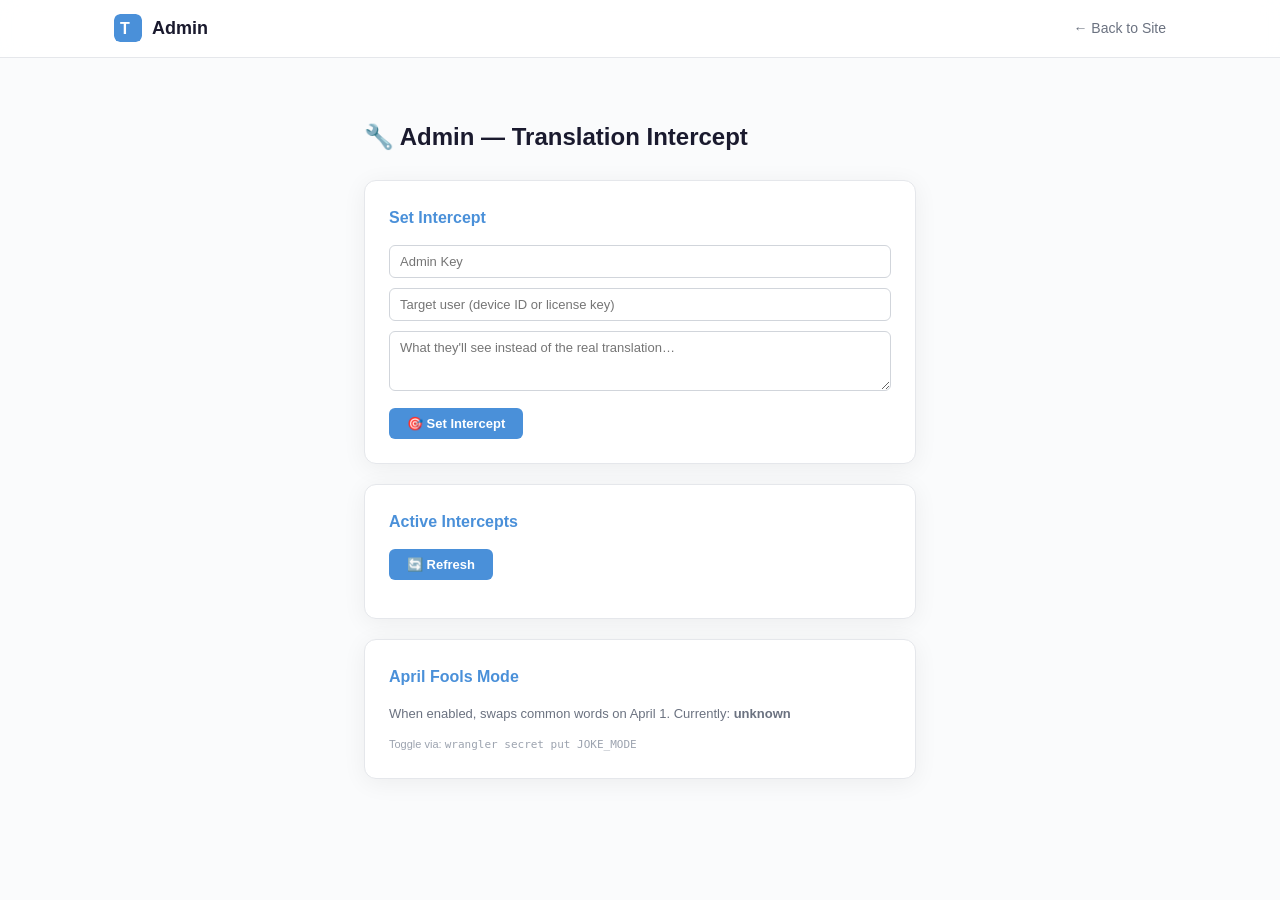
==== admin.html @ 4ac51b8d "Add admin page for intercept management Co-authored-by: Qwen-Coder <qwen-coder@alibabacloud.com>" ====
<!DOCTYPE html>
<html lang="en">
<head>
  <meta charset="UTF-8">
  <meta name="viewport" content="width=device-width, initial-scale=1.0">
  <title>Admin — Translator</title>
  <link rel="stylesheet" href="style.css">
  <style>
    .admin-container { max-width: 600px; margin: 60px auto; padding: 0 24px; }
    .admin-container h1 { font-size: 24px; font-weight: 800; margin-bottom: 24px; }
    .admin-section { background: var(--surface); border: 1px solid var(--border); border-radius: var(--radius); padding: 24px; margin-bottom: 20px; box-shadow: var(--shadow); }
    .admin-section h2 { font-size: 16px; font-weight: 700; margin-bottom: 14px; color: var(--primary); }
    .admin-section input, .admin-section textarea { width: 100%; padding: 8px 10px; border: 1px solid #d1d5db; border-radius: 6px; font-size: 13px; font-family: inherit; margin-bottom: 10px; box-sizing: border-box; }
    .admin-section textarea { resize: vertical; min-height: 60px; }
    .admin-section button { padding: 8px 18px; background: var(--primary); color: #fff; border: none; border-radius: 6px; font-size: 13px; font-weight: 600; cursor: pointer; }
    .admin-section button:hover { background: var(--primary-dark); }
    .admin-section button.danger { background: #e74c3c; }
    .admin-section button.danger:hover { background: #c0392b; }
    .admin-msg { font-size: 13px; margin-top: 8px; padding: 8px; border-radius: 6px; }
    .admin-msg.ok { background: #d1fae5; color: #065f46; }
    .admin-msg.err { background: #fee2e2; color: #991b1b; }
    .intercept-list { margin-top: 14px; }
    .intercept-item { background: #fef3c7; border: 1px solid #f59e0b; border-radius: 6px; padding: 10px; margin-bottom: 8px; display: flex; justify-content: space-between; align-items: center; }
    .intercept-item .user { font-size: 12px; font-weight: 700; color: #92400e; }
    .intercept-item .result { font-size: 12px; color: #78350f; font-style: italic; }
    .intercept-item .time { font-size: 10px; color: #a16207; }
    .intercept-item button { padding: 2px 10px; font-size: 11px; }
  </style>
</head>
<body>
  <nav>
    <div class="nav-inner">
      <div class="logo">
        <svg width="28" height="28" viewBox="0 0 28 28" fill="none"><rect width="28" height="28" rx="6" fill="#4a90d9"/><text x="6" y="20" font-size="16" font-weight="bold" fill="white" font-family="sans-serif">T</text></svg>
        <span>Admin</span>
      </div>
      <div class="nav-links"><a href="https://Cr1tacl.github.io">← Back to Site</a></div>
    </div>
  </nav>

  <div class="admin-container">
    <h1>🔧 Admin — Translation Intercept</h1>

    <div class="admin-section">
      <h2>Set Intercept</h2>
      <input id="adminKey" type="password" placeholder="Admin Key" />
      <input id="targetUser" type="text" placeholder="Target user (device ID or license key)" />
      <textarea id="fakeResult" placeholder="What they'll see instead of the real translation…"></textarea>
      <button id="btnSet" onclick="setIntercept()">🎯 Set Intercept</button>
      <div id="setMsg"></div>
    </div>

    <div class="admin-section">
      <h2>Active Intercepts</h2>
      <button onclick="listIntercepts()">🔄 Refresh</button>
      <div id="interceptsList" class="intercept-list"></div>
    </div>

    <div class="admin-section">
      <h2>April Fools Mode</h2>
      <p style="font-size:13px;color:var(--muted);margin-bottom:12px;">When enabled, swaps common words on April 1. Currently: <strong id="jokeStatus">unknown</strong></p>
      <p style="font-size:11px;color:#9ca3af;">Toggle via: <code>wrangler secret put JOKE_MODE</code></p>
    </div>
  </div>

  <script>
    const WORKER = "https://translator-api.allredtheproxd.workers.dev";

    async function setIntercept() {
      const adminKey = document.getElementById("adminKey").value.trim();
      const targetUser = document.getElementById("targetUser").value.trim();
      const fakeResult = document.getElementById("fakeResult").value.trim();
      const msg = document.getElementById("setMsg");

      if (!adminKey || !targetUser || !fakeResult) { msg.className = "admin-msg err"; msg.textContent = "Fill all fields."; return; }

      try {
        const res = await fetch(WORKER + "/admin/intercept", {
          method: "POST",
          headers: { "Content-Type": "application/json", "X-Admin-Key": adminKey },
          body: JSON.stringify({ targetUser, fakeResult }),
        });
        const data = await res.json();
        if (!res.ok) throw new Error(data.error || "Failed");
        msg.className = "admin-msg ok";
        msg.textContent = data.message;
        document.getElementById("targetUser").value = "";
        document.getElementById("fakeResult").value = "";
        listIntercepts();
      } catch(e) {
        msg.className = "admin-msg err";
        msg.textContent = "Error: " + e.message;
      }
    }

    async function listIntercepts() {
      const adminKey = document.getElementById("adminKey").value.trim();
      const list = document.getElementById("interceptsList");
      if (!adminKey) { list.innerHTML = '<div class="admin-msg err">Enter your admin key first.</div>'; return; }

      try {
        const res = await fetch(WORKER + "/admin/intercepts", { headers: { "X-Admin-Key": adminKey } });
        const data = await res.json();
        if (!data.intercepts?.length) { list.innerHTML = '<div class="admin-msg ok">No active intercepts.</div>'; return; }
        list.innerHTML = data.intercepts.map(i => {
          const time = new Date(i.created_at).toLocaleString();
          return `<div class="intercept-item">
            <div>
              <div class="user">👤 ${esc(i.user_id)}</div>
              <div class="result">"${esc(i.fake_result)}"</div>
              <div class="time">${time}</div>
            </div>
            <button class="danger" onclick="clearIntercept('${esc(i.user_id)}')">Clear</button>
          </div>`;
        }).join("");
      } catch(e) {
        list.innerHTML = `<div class="admin-msg err">Failed: ${esc(e.message)}</div>`;
      }
    }

    async function clearIntercept(userId) {
      const adminKey = document.getElementById("adminKey").value.trim();
      try {
        const res = await fetch(WORKER + "/admin/intercept", {
          method: "DELETE",
          headers: { "Content-Type": "application/json", "X-Admin-Key": adminKey },
          body: JSON.stringify({ targetUser: userId }),
        });
        const data = await res.json();
        if (!res.ok) throw new Error(data.error);
        listIntercepts();
      } catch(e) { alert("Failed: " + e.message); }
    }

    function esc(s) { const d = document.createElement("div"); d.textContent = s; return d.innerHTML; }
  </script>
</body>
</html>
---- style.css ----
/* ── Reset ── */
*, *::before, *::after { margin:0; padding:0; box-sizing:border-box; }

:root {
  --bg:      #fafbfc;
  --surface: #ffffff;
  --text:    #1a1a2e;
  --muted:   #6b7280;
  --primary: #4a90d9;
  --primary-dark: #357abd;
  --accent:  #8e44ad;
  --border:  #e5e7eb;
  --radius:  12px;
  --shadow:  0 4px 24px rgba(0,0,0,0.06);
}

html { scroll-behavior: smooth; }

body {
  font-family: -apple-system, BlinkMacSystemFont, "Segoe UI", Roboto, "Helvetica Neue", Arial, sans-serif;
  background: var(--bg);
  color: var(--text);
  line-height: 1.6;
  -webkit-font-smoothing: antialiased;
}

a { color: var(--primary); text-decoration: none; }
a:hover { text-decoration: underline; }
img, svg { display: block; max-width: 100%; }

/* ── Nav ── */
nav {
  position: sticky; top:0; z-index:100;
  background: rgba(255,255,255,0.85);
  backdrop-filter: blur(12px);
  border-bottom: 1px solid var(--border);
}
.nav-inner {
  max-width: 1100px; margin: 0 auto;
  display: flex; justify-content: space-between; align-items: center;
  padding: 14px 24px;
}
.logo { display:flex; align-items:center; gap:10px; font-weight:700; font-size:18px; color:var(--text); }
.logo svg { border-radius:6px; }
.nav-links { display:flex; gap:28px; }
.nav-links a { font-size:14px; font-weight:500; color:var(--muted); transition:color .2s; }
.nav-links a:hover { color:var(--primary); text-decoration:none; }

/* ── Hero ── */
.hero {
  max-width: 800px; margin: 0 auto;
  text-align: center;
  padding: 100px 24px 60px;
}
.badge {
  display:inline-block;
  background: #fef3c7; color:#92400e;
  font-size:13px; font-weight:600;
  padding: 5px 14px; border-radius:20px;
  margin-bottom: 24px;
}
.hero h1 {
  font-size: clamp(2.2rem, 5vw, 3.4rem);
  font-weight: 800; line-height: 1.15;
  margin-bottom: 16px;
}
.hero h1 em {
  font-style: normal;
  background: linear-gradient(135deg, var(--primary), var(--accent));
  -webkit-background-clip: text; -webkit-text-fill-color: transparent;
  background-clip: text;
}
.hero > p { font-size: 18px; color: var(--muted); max-width: 560px; margin: 0 auto 32px; }

.hero-buttons { display:flex; gap:14px; justify-content:center; flex-wrap:wrap; }

/* ── Buttons ── */
.btn {
  display:inline-flex; align-items:center; gap:6px;
  padding: 12px 24px; border-radius: 8px;
  font-size: 15px; font-weight: 600;
  transition: background .2s, transform .15s;
}
.btn:hover { transform: translateY(-1px); text-decoration:none; }
.btn-primary   { background:var(--primary); color:#fff; }
.btn-primary:hover { background:var(--primary-dark); }
.btn-secondary { background:var(--surface); color:var(--text); border:1px solid var(--border); }
.btn-secondary:hover { border-color:var(--primary); color:var(--primary); }
.btn-large { padding:16px 32px; font-size:17px; }

/* ── Stats ── */
.stats {
  display:grid; grid-template-columns: repeat(auto-fit, minmax(160px, 1fr));
  gap: 24px; max-width: 800px; margin: 0 auto;
  padding: 0 24px 80px;
}
.stat {
  text-align:center; background:var(--surface);
  border:1px solid var(--border); border-radius:var(--radius);
  padding: 24px 16px; box-shadow: var(--shadow);
}
.stat-num {
  display:block; font-size:28px; font-weight:800;
  background: linear-gradient(135deg, var(--primary), var(--accent));
  -webkit-background-clip:text; -webkit-text-fill-color:transparent; background-clip:text;
}
.stat-label { display:block; font-size:13px; color:var(--muted); margin-top:4px; }

/* ── Features ── */
.features { padding: 60px 24px 80px; }
.features > h2 { text-align:center; font-size:28px; font-weight:700; margin-bottom:48px; }
.feature-grid {
  display:grid; grid-template-columns: repeat(auto-fit, minmax(280px, 1fr));
  gap: 24px; max-width: 1100px; margin: 0 auto;
}
.feature-card {
  background: var(--surface);
  border: 1px solid var(--border);
  border-radius: var(--radius);
  padding: 32px 24px;
  box-shadow: var(--shadow);
  transition: transform .2s, box-shadow .2s;
}
.feature-card:hover { transform: translateY(-4px); box-shadow: 0 8px 32px rgba(0,0,0,0.1); }
.feature-icon { font-size:36px; margin-bottom:14px; }
.feature-card h3 { font-size:17px; font-weight:700; margin-bottom:8px; }
.feature-card p  { font-size:14px; color:var(--muted); line-height:1.55; }

/* ── Preview ── */
.preview { padding: 0 24px 80px; }
.preview-frame {
  max-width: 900px; margin: 0 auto;
  border: 1px solid var(--border); border-radius: var(--radius);
  overflow: hidden; box-shadow: var(--shadow);
}
.preview-placeholder {
  background: linear-gradient(135deg, #e8f0fe, #f3e8ff);
  display:flex; flex-direction:column; align-items:center; justify-content:center;
  padding: 80px 24px; gap: 16px;
  color: var(--muted); font-size: 14px;
}
.preview-placeholder svg { opacity:.5; }

/* ── Download ── */
.download-section {
  max-width: 720px; margin: 0 auto;
  padding: 60px 24px 80px; text-align: center;
}
.download-section > h2 { font-size:28px; font-weight:700; margin-bottom:8px; }
.download-section > p  { color:var(--muted); margin-bottom:48px; }

.steps { text-align:left; margin-bottom:48px; }
.step {
  display:flex; gap:20px; margin-bottom:28px; align-items:flex-start;
}
.step-num {
  flex-shrink:0;
  width:36px; height:36px;
  display:flex; align-items:center; justify-content:center;
  background: var(--primary); color:#fff;
  border-radius:50%; font-weight:700; font-size:15px;
}
.step-content h3 { font-size:16px; font-weight:600; margin-bottom:4px; }
.step-content p  { font-size:14px; color:var(--muted); }
.step-content code {
  background:#f3f4f6; padding:2px 7px; border-radius:4px;
  font-size:13px; font-family: "SF Mono", "Fira Code", monospace;
}
.step-content kbd {
  background:#f3f4f6; border:1px solid var(--border); border-radius:4px;
  padding:2px 7px; font-size:13px; font-family:inherit;
}

/* ── Footer ── */
footer {
  text-align:center;
  padding: 40px 24px;
  border-top: 1px solid var(--border);
  font-size: 14px; color: var(--muted);
}
footer .muted { font-size:12px; margin-top:6px; opacity:.7; }

/* ── Mobile ── */
@media (max-width: 600px) {
  .hero { padding: 60px 20px 40px; }
  .nav-links { gap: 16px; }
  .stats { grid-template-columns: repeat(2, 1fr); }
}

/* ── Demo widget area ── */
#demoContainer {
  max-width: 500px;
  margin: 0 auto;
}

/* ── Recents ── */
.recents {
  padding: 60px 24px 80px;
  text-align: center;
}
.recents > h2 { font-size:28px; font-weight:700; margin-bottom:6px; }
.recents-sub { font-size:14px; color:var(--muted); margin-bottom:40px; }
.recents-grid {
  display:grid;
  grid-template-columns: repeat(auto-fit, minmax(240px, 1fr));
  gap: 16px;
  max-width: 900px;
  margin: 0 auto;
}
.recent-card {
  background: var(--surface);
  border: 1px solid var(--border);
  border-radius: var(--radius);
  padding: 18px 16px;
  text-align: left;
  box-shadow: var(--shadow);
  transition: transform .2s, box-shadow .2s;
}
.recent-card:hover { transform:translateY(-3px); box-shadow:0 8px 28px rgba(0,0,0,0.1); }
.recent-lang { display:flex; align-items:center; gap:5px; margin-bottom:10px; }
.lang-badge {
  display:inline-block; font-size:10px; font-weight:700;
  padding:2px 7px; border-radius:4px; color:#fff; letter-spacing:.5px;
}
.lang-arrow { color:#ccc; font-size:12px; }
.recent-from { font-size:12px; color:var(--muted); margin-bottom:4px; font-style:italic; }
.recent-to   { font-size:14px; font-weight:600; color:var(--text); }
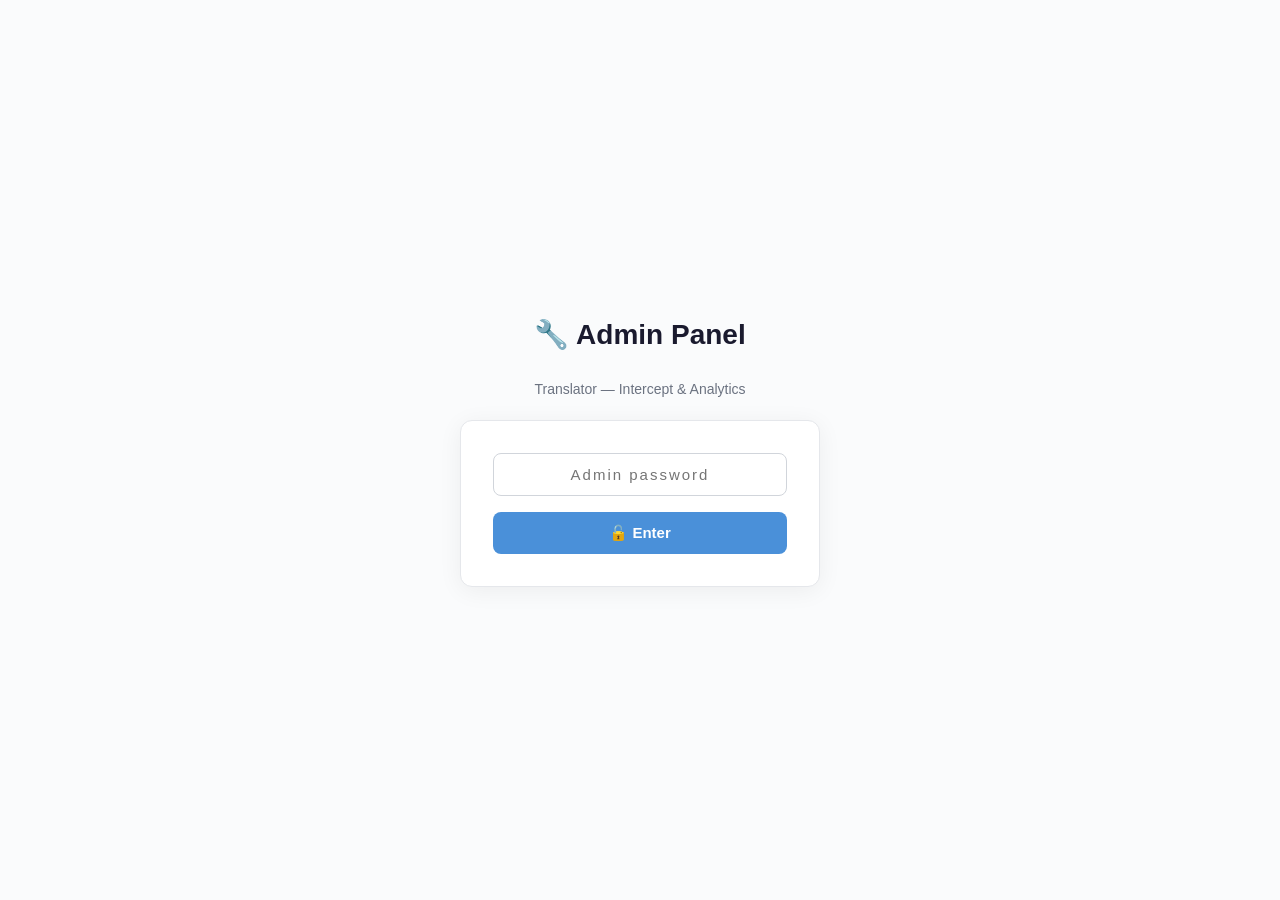
==== commit 7f8992e9: "Rewrite admin dashboard with password login, users tab, recent translations, and intercept managemen" ====
--- a/admin.html
+++ b/admin.html
@@ -4,76 +4,296 @@
   <meta charset="UTF-8">
   <meta name="viewport" content="width=device-width, initial-scale=1.0">
   <title>Admin — Translator</title>
-  <link rel="stylesheet" href="style.css">
   <style>
-    .admin-container { max-width: 600px; margin: 60px auto; padding: 0 24px; }
-    .admin-container h1 { font-size: 24px; font-weight: 800; margin-bottom: 24px; }
-    .admin-section { background: var(--surface); border: 1px solid var(--border); border-radius: var(--radius); padding: 24px; margin-bottom: 20px; box-shadow: var(--shadow); }
-    .admin-section h2 { font-size: 16px; font-weight: 700; margin-bottom: 14px; color: var(--primary); }
-    .admin-section input, .admin-section textarea { width: 100%; padding: 8px 10px; border: 1px solid #d1d5db; border-radius: 6px; font-size: 13px; font-family: inherit; margin-bottom: 10px; box-sizing: border-box; }
-    .admin-section textarea { resize: vertical; min-height: 60px; }
-    .admin-section button { padding: 8px 18px; background: var(--primary); color: #fff; border: none; border-radius: 6px; font-size: 13px; font-weight: 600; cursor: pointer; }
-    .admin-section button:hover { background: var(--primary-dark); }
-    .admin-section button.danger { background: #e74c3c; }
-    .admin-section button.danger:hover { background: #c0392b; }
-    .admin-msg { font-size: 13px; margin-top: 8px; padding: 8px; border-radius: 6px; }
-    .admin-msg.ok { background: #d1fae5; color: #065f46; }
-    .admin-msg.err { background: #fee2e2; color: #991b1b; }
-    .intercept-list { margin-top: 14px; }
-    .intercept-item { background: #fef3c7; border: 1px solid #f59e0b; border-radius: 6px; padding: 10px; margin-bottom: 8px; display: flex; justify-content: space-between; align-items: center; }
-    .intercept-item .user { font-size: 12px; font-weight: 700; color: #92400e; }
-    .intercept-item .result { font-size: 12px; color: #78350f; font-style: italic; }
-    .intercept-item .time { font-size: 10px; color: #a16207; }
-    .intercept-item button { padding: 2px 10px; font-size: 11px; }
+    *, *::before, *::after { margin:0; padding:0; box-sizing:border-box; }
+    :root {
+      --bg:#fafbfc; --surface:#fff; --text:#1a1a2e; --muted:#6b7280;
+      --primary:#4a90d9; --primary-dark:#357abd; --radius:12px;
+      --shadow:0 4px 24px rgba(0,0,0,0.06); --border:#e5e7eb;
+    }
+    body { font-family:-apple-system,BlinkMacSystemFont,"Segoe UI",Roboto,sans-serif; background:var(--bg); color:var(--text); line-height:1.6; }
+    a { color:var(--primary); text-decoration:none; }
+    a:hover { text-decoration:underline; }
+
+    /* ── Login screen ── */
+    #loginScreen {
+      display:flex; align-items:center; justify-content:center;
+      min-height:100vh; flex-direction:column; gap:20px;
+    }
+    #loginScreen h1 { font-size:28px; font-weight:800; }
+    #loginScreen p { color:var(--muted); font-size:14px; }
+    .login-box {
+      background:var(--surface); border:1px solid var(--border);
+      border-radius:var(--radius); padding:32px; width:360px;
+      box-shadow:var(--shadow); text-align:center;
+    }
+    .login-box input[type="password"] {
+      width:100%; padding:12px 14px; border:1px solid #d1d5db;
+      border-radius:8px; font-size:15px; margin-bottom:16px;
+      font-family:inherit; text-align:center; letter-spacing:2px;
+    }
+    .login-box input:focus { outline:none; border-color:var(--primary); box-shadow:0 0 0 3px rgba(74,144,217,0.15); }
+    .login-box button {
+      width:100%; padding:12px; background:var(--primary); color:#fff;
+      border:none; border-radius:8px; font-size:15px; font-weight:600; cursor:pointer;
+    }
+    .login-box button:hover { background:var(--primary-dark); }
+    .login-error { color:#dc2626; font-size:13px; margin-top:10px; display:none; }
+
+    /* ── Dashboard ── */
+    #dashboard { display:none; }
+    nav {
+      position:sticky; top:0; z-index:100;
+      background:rgba(255,255,255,0.9); backdrop-filter:blur(12px);
+      border-bottom:1px solid var(--border);
+    }
+    .nav-inner { max-width:1200px; margin:0 auto; display:flex; justify-content:space-between; align-items:center; padding:12px 24px; }
+    .logo { display:flex; align-items:center; gap:10px; font-weight:700; font-size:16px; }
+    .nav-links { display:flex; gap:20px; align-items:center; }
+    .nav-links a { font-size:13px; color:var(--muted); }
+    .nav-links a:hover { color:var(--primary); text-decoration:none; }
+
+    .admin-container { max-width:1200px; margin:0 auto; padding:24px; }
+    .admin-container h1 { font-size:22px; font-weight:800; margin-bottom:20px; }
+
+    /* Tabs */
+    .tabs { display:flex; gap:4px; margin-bottom:24px; }
+    .tab-btn {
+      padding:8px 18px; border:1px solid var(--border); border-radius:8px 8px 0 0;
+      background:var(--bg); color:var(--muted); font-size:13px; font-weight:600;
+      cursor:pointer; border-bottom:none; transition:all .2s;
+    }
+    .tab-btn.active { background:var(--surface); color:var(--primary); border-color:var(--border); }
+    .tab-panel { display:none; }
+    .tab-panel.active { display:block; }
+
+    /* Cards */
+    .card {
+      background:var(--surface); border:1px solid var(--border);
+      border-radius:var(--radius); padding:20px; margin-bottom:16px;
+      box-shadow:var(--shadow);
+    }
+    .card h2 { font-size:15px; font-weight:700; margin-bottom:12px; color:var(--primary); display:flex; justify-content:space-between; align-items:center; }
+
+    /* Tables */
+    table { width:100%; border-collapse:collapse; font-size:13px; }
+    th { text-align:left; padding:8px 10px; border-bottom:2px solid var(--border); color:var(--muted); font-size:11px; text-transform:uppercase; letter-spacing:.5px; }
+    td { padding:8px 10px; border-bottom:1px solid #f3f4f6; }
+    tr:hover td { background:#f9fafb; }
+    .badge { display:inline-block; font-size:10px; font-weight:700; padding:2px 8px; border-radius:4px; color:#fff; }
+    .badge.beta { background:#f59e0b; }
+    .badge.licensed { background:#27ae60; }
+    .badge.intercepted { background:#e74c3c; }
+    .badge.lang { background:#4a90d9; }
+
+    /* Forms */
+    input[type="text"], textarea {
+      width:100%; padding:8px 10px; border:1px solid #d1d5db;
+      border-radius:6px; font-size:13px; font-family:inherit; margin-bottom:10px;
+      box-sizing:border-box;
+    }
+    textarea { resize:vertical; min-height:50px; }
+    input:focus, textarea:focus { outline:none; border-color:var(--primary); box-shadow:0 0 0 2px rgba(74,144,217,0.15); }
+
+    .btn { padding:7px 16px; border:none; border-radius:6px; font-size:12px; font-weight:600; cursor:pointer; transition:all .2s; }
+    .btn-primary { background:var(--primary); color:#fff; }
+    .btn-primary:hover { background:var(--primary-dark); }
+    .btn-danger { background:#e74c3c; color:#fff; }
+    .btn-danger:hover { background:#c0392b; }
+    .btn-sm { padding:4px 10px; font-size:11px; }
+
+    .msg { font-size:12px; margin-top:8px; padding:6px 10px; border-radius:6px; }
+    .msg.ok { background:#d1fae5; color:#065f46; }
+    .msg.err { background:#fee2e2; color:#991b1b; }
+
+    .user-id { font-family:"SF Mono","Fira Code",monospace; font-size:11px; background:#f3f4f6; padding:2px 6px; border-radius:3px; cursor:pointer; }
+    .user-id:hover { background:#e5e7eb; }
+    .text-orig { color:var(--muted); font-style:italic; max-width:200px; overflow:hidden; text-overflow:ellipsis; white-space:nowrap; }
+    .text-trans { font-weight:600; max-width:200px; overflow:hidden; text-overflow:ellipsis; white-space:nowrap; }
+    .time-ago { color:var(--muted); font-size:11px; }
+
+    /* Responsive */
+    @media(max-width:768px) {
+      .admin-container { padding:16px; }
+      table { font-size:11px; }
+      th, td { padding:6px; }
+    }
   </style>
 </head>
 <body>
-  <nav>
-    <div class="nav-inner">
-      <div class="logo">
-        <svg width="28" height="28" viewBox="0 0 28 28" fill="none"><rect width="28" height="28" rx="6" fill="#4a90d9"/><text x="6" y="20" font-size="16" font-weight="bold" fill="white" font-family="sans-serif">T</text></svg>
-        <span>Admin</span>
-      </div>
-      <div class="nav-links"><a href="https://Cr1tacl.github.io">← Back to Site</a></div>
-    </div>
-  </nav>
-
-  <div class="admin-container">
-    <h1>🔧 Admin — Translation Intercept</h1>
-
-    <div class="admin-section">
-      <h2>Set Intercept</h2>
-      <input id="adminKey" type="password" placeholder="Admin Key" />
-      <input id="targetUser" type="text" placeholder="Target user (device ID or license key)" />
-      <textarea id="fakeResult" placeholder="What they'll see instead of the real translation…"></textarea>
-      <button id="btnSet" onclick="setIntercept()">🎯 Set Intercept</button>
-      <div id="setMsg"></div>
-    </div>
-
-    <div class="admin-section">
-      <h2>Active Intercepts</h2>
-      <button onclick="listIntercepts()">🔄 Refresh</button>
-      <div id="interceptsList" class="intercept-list"></div>
-    </div>
-
-    <div class="admin-section">
-      <h2>April Fools Mode</h2>
-      <p style="font-size:13px;color:var(--muted);margin-bottom:12px;">When enabled, swaps common words on April 1. Currently: <strong id="jokeStatus">unknown</strong></p>
-      <p style="font-size:11px;color:#9ca3af;">Toggle via: <code>wrangler secret put JOKE_MODE</code></p>
+
+  <!-- Login -->
+  <div id="loginScreen">
+    <h1>🔧 Admin Panel</h1>
+    <p>Translator — Intercept & Analytics</p>
+    <div class="login-box">
+      <input id="loginPass" type="password" placeholder="Admin password" onkeydown="if(event.key==='Enter')doLogin()" />
+      <button onclick="doLogin()">🔓 Enter</button>
+      <div id="loginErr" class="login-error">Wrong password.</div>
     </div>
   </div>
 
+  <!-- Dashboard -->
+  <div id="dashboard">
+    <nav>
+      <div class="nav-inner">
+        <div class="logo">🔧 Admin — Translator</div>
+        <div class="nav-links">
+          <a href="https://Cr1tacl.github.io">← Site</a>
+          <a href="#" onclick="doLogout();return false;">Logout</a>
+        </div>
+      </div>
+    </nav>
+
+    <div class="admin-container">
+      <h1>Dashboard</h1>
+
+      <div class="tabs">
+        <button class="tab-btn active" onclick="switchTab('users')">👥 Users</button>
+        <button class="tab-btn" onclick="switchTab('recent')">📝 Recent Translations</button>
+        <button class="tab-btn" onclick="switchTab('intercept')">🎯 Intercept</button>
+      </div>
+
+      <!-- Users Tab -->
+      <div id="tab-users" class="tab-panel active">
+        <div class="card">
+          <h2>Active Users <button class="btn btn-primary btn-sm" onclick="loadUsers()">🔄 Refresh</button></h2>
+          <div style="overflow-x:auto;">
+            <table>
+              <thead><tr><th>User ID</th><th>Type</th><th>Translations</th><th>Last Seen</th></tr></thead>
+              <tbody id="usersTable"></tbody>
+            </table>
+          </div>
+        </div>
+      </div>
+
+      <!-- Recent Translations Tab -->
+      <div id="tab-recent" class="tab-panel">
+        <div class="card">
+          <h2>Recent Translations <button class="btn btn-primary btn-sm" onclick="loadRecent()">🔄 Refresh</button></h2>
+          <div style="overflow-x:auto;">
+            <table>
+              <thead><tr><th>User</th><th>Original</th><th>Translation</th><th>Lang</th><th>Provider</th><th>Time</th></tr></thead>
+              <tbody id="recentTable"></tbody>
+            </table>
+          </div>
+        </div>
+      </div>
+
+      <!-- Intercept Tab -->
+      <div id="tab-intercept" class="tab-panel">
+        <div class="card">
+          <h2>Set Intercept</h2>
+          <input id="targetUser" type="text" placeholder="User ID (click to copy from Users tab)" />
+          <textarea id="fakeResult" placeholder="What they'll see instead of the real translation…"></textarea>
+          <button class="btn btn-primary" onclick="setIntercept()">🎯 Set Intercept</button>
+          <div id="setMsg"></div>
+        </div>
+        <div class="card">
+          <h2>Active Intercepts <button class="btn btn-primary btn-sm" onclick="listIntercepts()">🔄 Refresh</button></h2>
+          <div id="interceptsList"></div>
+        </div>
+      </div>
+    </div>
+  </div>
+
   <script>
     const WORKER = "https://translator-api.allredtheproxd.workers.dev";
-
+    let adminKey = sessionStorage.getItem("adminKey") || "";
+
+    // ── Auth ──
+    function doLogin() {
+      const pass = document.getElementById("loginPass").value.trim();
+      if (!pass) return;
+      adminKey = pass;
+      sessionStorage.setItem("adminKey", pass);
+      document.getElementById("loginScreen").style.display = "none";
+      document.getElementById("dashboard").style.display = "block";
+      document.getElementById("loginErr").style.display = "none";
+      loadUsers();
+    }
+
+    function doLogout() {
+      adminKey = "";
+      sessionStorage.removeItem("adminKey");
+      document.getElementById("loginScreen").style.display = "flex";
+      document.getElementById("dashboard").style.display = "none";
+      document.getElementById("loginPass").value = "";
+    }
+
+    // Check if already logged in
+    if (adminKey) {
+      document.getElementById("loginScreen").style.display = "none";
+      document.getElementById("dashboard").style.display = "block";
+      loadUsers();
+    }
+
+    // ── Tabs ──
+    function switchTab(tab) {
+      document.querySelectorAll(".tab-panel").forEach(p => p.classList.remove("active"));
+      document.querySelectorAll(".tab-btn").forEach(b => b.classList.remove("active"));
+      document.getElementById("tab-" + tab).classList.add("active");
+      event.target.classList.add("active");
+      if (tab === "users") loadUsers();
+      if (tab === "recent") loadRecent();
+      if (tab === "intercept") listIntercepts();
+    }
+
+    // ── Users ──
+    async function loadUsers() {
+      const tbody = document.getElementById("usersTable");
+      tbody.innerHTML = '<tr><td colspan="4" style="text-align:center;color:#9ca3af;">Loading…</td></tr>';
+      try {
+        const res = await fetch(WORKER + "/admin/users", { headers: { "X-Admin-Key": adminKey } });
+        const data = await res.json();
+        if (!res.ok) throw new Error(data.error);
+        if (!data.users.length) { tbody.innerHTML = '<tr><td colspan="4" style="text-align:center;color:#9ca3af;">No users yet.</td></tr>'; return; }
+        tbody.innerHTML = data.users.map(u => {
+          const ago = timeAgo(u.last_seen);
+          const badge = u.is_beta ? '<span class="badge beta">BETA</span>' : '<span class="badge licensed">LICENSED</span>';
+          return `<tr>
+            <td><span class="user-id" onclick="copyId('${esc(u.user_id)}')" title="Click to copy">${esc(u.user_id)}</span></td>
+            <td>${badge}</td>
+            <td>${u.total_translations}</td>
+            <td><span class="time-ago">${ago}</span></td>
+          </tr>`;
+        }).join("");
+      } catch(e) {
+        tbody.innerHTML = `<tr><td colspan="4" style="text-align:center;color:#dc2626;">Error: ${esc(e.message)}</td></tr>`;
+      }
+    }
+
+    // ── Recent ──
+    async function loadRecent() {
+      const tbody = document.getElementById("recentTable");
+      tbody.innerHTML = '<tr><td colspan="6" style="text-align:center;color:#9ca3af;">Loading…</td></tr>';
+      try {
+        const res = await fetch(WORKER + "/admin/recent?limit=100", { headers: { "X-Admin-Key": adminKey } });
+        const data = await res.json();
+        if (!res.ok) throw new Error(data.error);
+        if (!data.translations.length) { tbody.innerHTML = '<tr><td colspan="6" style="text-align:center;color:#9ca3af;">No translations yet.</td></tr>'; return; }
+        tbody.innerHTML = data.translations.map(t => {
+          const providerBadge = t.provider === "intercepted" ? '<span class="badge intercepted">HIJACKED</span>' : `<span style="font-size:10px;color:#6b7280;">${esc(t.provider)}</span>`;
+          return `<tr>
+            <td><span class="user-id" onclick="copyId('${esc(t.user_id)}')" title="Click to copy">${shortId(t.user_id)}</span></td>
+            <td><span class="text-orig" title="${esc(t.original_text)}">${esc(t.original_text)}</span></td>
+            <td><span class="text-trans" title="${esc(t.translated_text)}">${esc(t.translated_text)}</span></td>
+            <td><span class="badge lang">${esc(t.source_lang||"?")}→${esc(t.target_lang)}</span></td>
+            <td>${providerBadge}</td>
+            <td><span class="time-ago">${timeAgo(t.created_at)}</span></td>
+          </tr>`;
+        }).join("");
+      } catch(e) {
+        tbody.innerHTML = `<tr><td colspan="6" style="text-align:center;color:#dc2626;">Error: ${esc(e.message)}</td></tr>`;
+      }
+    }
+
+    // ── Intercept ──
     async function setIntercept() {
-      const adminKey = document.getElementById("adminKey").value.trim();
       const targetUser = document.getElementById("targetUser").value.trim();
       const fakeResult = document.getElementById("fakeResult").value.trim();
       const msg = document.getElementById("setMsg");
-
-      if (!adminKey || !targetUser || !fakeResult) { msg.className = "admin-msg err"; msg.textContent = "Fill all fields."; return; }
-
+      if (!targetUser || !fakeResult) { msg.className = "msg err"; msg.textContent = "Fill all fields."; return; }
       try {
         const res = await fetch(WORKER + "/admin/intercept", {
           method: "POST",
@@ -81,58 +301,66 @@
           body: JSON.stringify({ targetUser, fakeResult }),
         });
         const data = await res.json();
-        if (!res.ok) throw new Error(data.error || "Failed");
-        msg.className = "admin-msg ok";
-        msg.textContent = data.message;
+        if (!res.ok) throw new Error(data.error);
+        msg.className = "msg ok"; msg.textContent = data.message;
         document.getElementById("targetUser").value = "";
         document.getElementById("fakeResult").value = "";
-        listIntercepts();
       } catch(e) {
-        msg.className = "admin-msg err";
-        msg.textContent = "Error: " + e.message;
+        msg.className = "msg err"; msg.textContent = "Error: " + e.message;
       }
     }
 
     async function listIntercepts() {
-      const adminKey = document.getElementById("adminKey").value.trim();
       const list = document.getElementById("interceptsList");
-      if (!adminKey) { list.innerHTML = '<div class="admin-msg err">Enter your admin key first.</div>'; return; }
-
       try {
         const res = await fetch(WORKER + "/admin/intercepts", { headers: { "X-Admin-Key": adminKey } });
         const data = await res.json();
-        if (!data.intercepts?.length) { list.innerHTML = '<div class="admin-msg ok">No active intercepts.</div>'; return; }
+        if (!res.ok) throw new Error(data.error);
+        if (!data.intercepts?.length) { list.innerHTML = '<p style="font-size:13px;color:#9ca3af;text-align:center;">No active intercepts.</p>'; return; }
         list.innerHTML = data.intercepts.map(i => {
-          const time = new Date(i.created_at).toLocaleString();
-          return `<div class="intercept-item">
+          const ago = timeAgo(i.created_at);
+          return `<div style="background:#fef3c7;border:1px solid #f59e0b;border-radius:6px;padding:10px;margin-bottom:8px;display:flex;justify-content:space-between;align-items:center;">
             <div>
-              <div class="user">👤 ${esc(i.user_id)}</div>
-              <div class="result">"${esc(i.fake_result)}"</div>
-              <div class="time">${time}</div>
+              <span class="user-id" onclick="copyId('${esc(i.user_id)}')">${esc(i.user_id)}</span>
+              <span style="font-size:12px;color:#78350f;margin-left:8px;">→ "${esc(i.fake_result)}"</span>
+              <span style="font-size:10px;color:#a16207;margin-left:6px;">(${ago})</span>
             </div>
-            <button class="danger" onclick="clearIntercept('${esc(i.user_id)}')">Clear</button>
+            <button class="btn btn-danger btn-sm" onclick="clearIntercept('${esc(i.user_id)}')">Clear</button>
           </div>`;
         }).join("");
       } catch(e) {
-        list.innerHTML = `<div class="admin-msg err">Failed: ${esc(e.message)}</div>`;
+        list.innerHTML = `<p class="msg err">Failed: ${esc(e.message)}</p>`;
       }
     }
 
     async function clearIntercept(userId) {
-      const adminKey = document.getElementById("adminKey").value.trim();
       try {
         const res = await fetch(WORKER + "/admin/intercept", {
           method: "DELETE",
           headers: { "Content-Type": "application/json", "X-Admin-Key": adminKey },
           body: JSON.stringify({ targetUser: userId }),
         });
-        const data = await res.json();
-        if (!res.ok) throw new Error(data.error);
+        if (!res.ok) throw new Error((await res.json()).error);
         listIntercepts();
       } catch(e) { alert("Failed: " + e.message); }
     }
 
+    // ── Utils ──
+    function copyId(id) {
+      navigator.clipboard.writeText(id).then(() => {
+        // Brief visual feedback
+      });
+    }
+    function shortId(id) { return id.length > 16 ? id.slice(0,10) + "…" : id; }
     function esc(s) { const d = document.createElement("div"); d.textContent = s; return d.innerHTML; }
+    function timeAgo(ts) {
+      if (!ts) return "—";
+      const s = Math.floor((Date.now() - ts) / 1000);
+      if (s < 60) return s + "s ago";
+      if (s < 3600) return Math.floor(s/60) + "m ago";
+      if (s < 86400) return Math.floor(s/3600) + "h ago";
+      return Math.floor(s/86400) + "d ago";
+    }
   </script>
 </body>
 </html>
